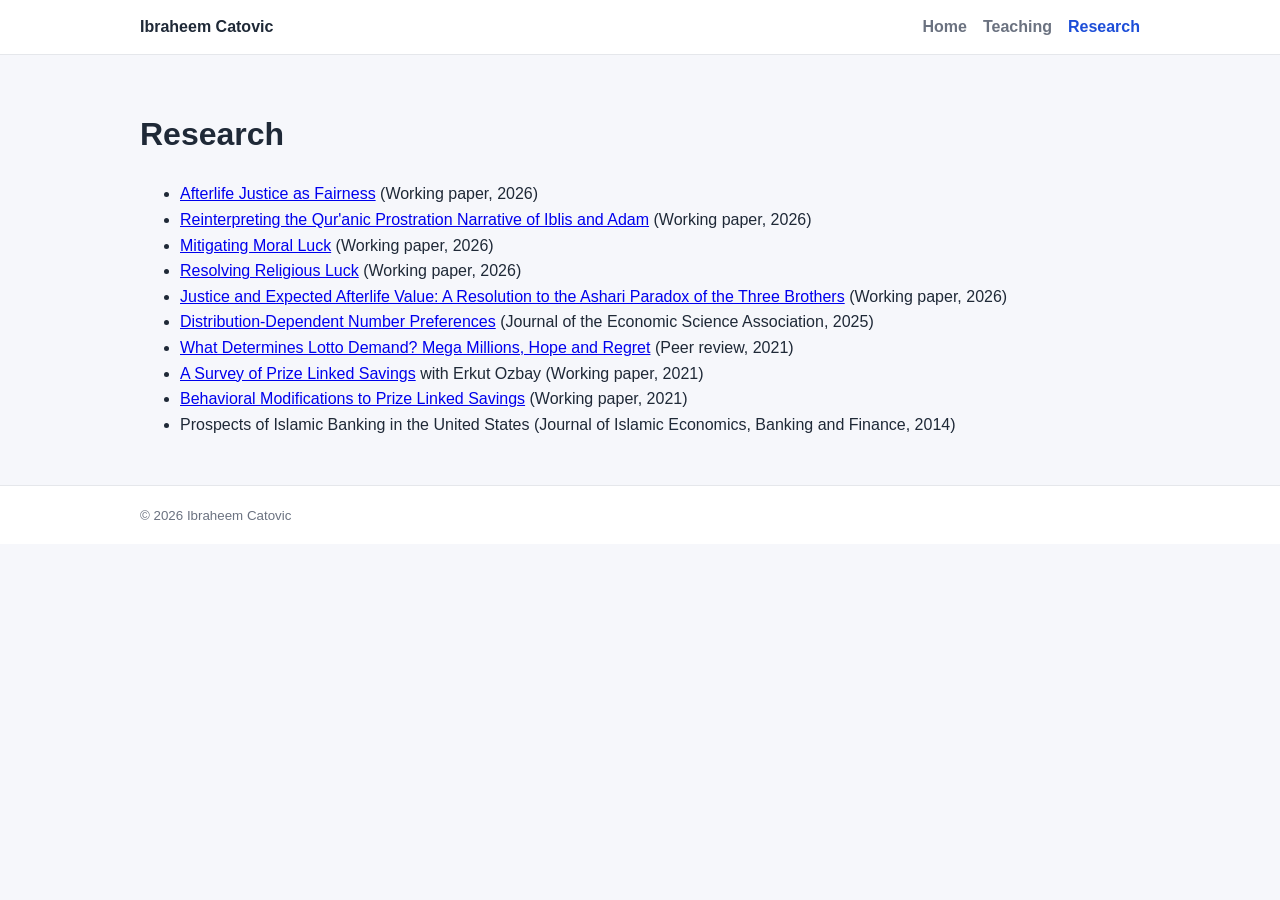
==== research.html @ 8fc37681 "Add years to research publication statuses" ====
<!doctype html>
<html lang="en">
<head>
  <meta charset="UTF-8" />
  <meta name="viewport" content="width=device-width, initial-scale=1.0" />
  <title>Ibraheem Catovic | Research</title>
  <meta name="description" content="Research page for Ibraheem Catovic" />
  <link rel="stylesheet" href="styles.css" />
</head>
<body>
  <header class="site-header">
    <div class="container nav-wrap">
      <a class="brand" href="index.html">Ibraheem Catovic</a>
      <nav>
        <ul class="nav-links">
          <li><a href="index.html">Home</a></li>
          <li><a href="teaching.html">Teaching</a></li>
          <li><a href="research.html" aria-current="page">Research</a></li>
        </ul>
      </nav>
    </div>
  </header>

  <main class="container page">
    <h1>Research</h1>

    <section>
      <ul>
        <li><a href="https://drive.google.com/file/d/1IxkOFsn0UQLiExZdh3Jw0mkDzHHoKR65/view?usp=sharing" target="_blank" rel="noopener noreferrer">Afterlife Justice as Fairness</a> (Working paper, 2026)</li>
        <li><a href="https://drive.google.com/file/d/1bxZmG-Q-vHleoASfRQ-ChC6QdAnetgql/view?usp=sharing" target="_blank" rel="noopener noreferrer">Reinterpreting the Qur'anic Prostration Narrative of Iblis and Adam</a> (Working paper, 2026)</li>
        <li><a href="https://drive.google.com/file/d/1Fy2BqSo__X3eTsLfB7p-6SUBfZLaeREb/view?usp=sharing" target="_blank" rel="noopener noreferrer">Mitigating Moral Luck</a> (Working paper, 2026)</li>
        <li><a href="https://drive.google.com/file/d/1sCTsNrUL8GbnfVGGajBIbfuLQaNXoGd2/view?usp=sharing" target="_blank" rel="noopener noreferrer">Resolving Religious Luck</a> (Working paper, 2026)</li>
        <li><a href="https://drive.google.com/file/d/13MFkOf5eET-PgRZf053SZ7d5sJXS8FVT/view?usp=sharing" target="_blank" rel="noopener noreferrer">Justice and Expected Afterlife Value: A Resolution to the Ashari Paradox of the Three Brothers</a> (Working paper, 2026)</li>
        <li><a href="https://doi.org/10.1017/esa.2025.10026" target="_blank" rel="noopener noreferrer">Distribution-Dependent Number Preferences</a> (Journal of the Economic Science Association, 2025)</li>
        <li><a href="https://drive.google.com/file/d/1qJ83AstRTwZSxDk0vjRtP7vbcWZJfa8H/view?usp=sharing" target="_blank" rel="noopener noreferrer">What Determines Lotto Demand? Mega Millions, Hope and Regret</a> (Peer review, 2021)</li>
        <li><a href="https://drive.google.com/file/d/1M62NkWPNtez1Nm6-iQhXCLZFtoyOmpO3/view?usp=sharing" target="_blank" rel="noopener noreferrer">A Survey of Prize Linked Savings</a> with Erkut Ozbay (Working paper, 2021)</li>
        <li><a href="https://drive.google.com/file/d/1qh98pSeF9xvhxAIKzI4D0rDqICcvWG7I/view?usp=sharing" target="_blank" rel="noopener noreferrer">Behavioral Modifications to Prize Linked Savings</a> (Working paper, 2021)</li>
        <li>Prospects of Islamic Banking in the United States (Journal of Islamic Economics, Banking and Finance, 2014)</li>
      </ul>
    </section>
  </main>

  <footer class="site-footer">
    <div class="container">
      <small>© <span id="year"></span> Ibraheem Catovic</small>
    </div>
  </footer>

  <script src="script.js"></script>
</body>
</html>
---- styles.css ----
:root {
  --bg: #f6f7fb;
  --text: #1f2937;
  --muted: #6b7280;
  --brand: #1d4ed8;
  --card: #ffffff;
  --border: #e5e7eb;
}

* {
  box-sizing: border-box;
}

body {
  margin: 0;
  font-family: -apple-system, BlinkMacSystemFont, "Segoe UI", Roboto, Helvetica, Arial, sans-serif;
  color: var(--text);
  background: var(--bg);
  line-height: 1.6;
}

.container {
  width: min(1000px, 92%);
  margin: 0 auto;
}

.site-header {
  background: #fff;
  border-bottom: 1px solid var(--border);
  position: sticky;
  top: 0;
}

.nav-wrap {
  display: flex;
  align-items: center;
  justify-content: space-between;
  padding: 0.9rem 0;
}

.brand {
  font-weight: 700;
  text-decoration: none;
  color: var(--text);
}

.nav-links {
  list-style: none;
  display: flex;
  gap: 1rem;
  margin: 0;
  padding: 0;
}

.nav-links a {
  text-decoration: none;
  color: var(--muted);
  font-weight: 600;
}

.nav-links a[aria-current="page"],
.nav-links a:hover {
  color: var(--brand);
}

.hero {
  padding: 3rem 0 1rem;
}

.page {
  padding: 2rem 0;
}

.card-grid {
  display: grid;
  grid-template-columns: repeat(auto-fit, minmax(250px, 1fr));
  gap: 1rem;
  margin-bottom: 2rem;
}

.card {
  background: var(--card);
  border: 1px solid var(--border);
  border-radius: 12px;
  padding: 1rem;
}

.button {
  display: inline-block;
  background: var(--brand);
  color: #fff;
  text-decoration: none;
  border-radius: 8px;
  padding: 0.5rem 0.8rem;
}

.site-footer {
  border-top: 1px solid var(--border);
  background: #fff;
  padding: 1rem 0;
  color: var(--muted);
}
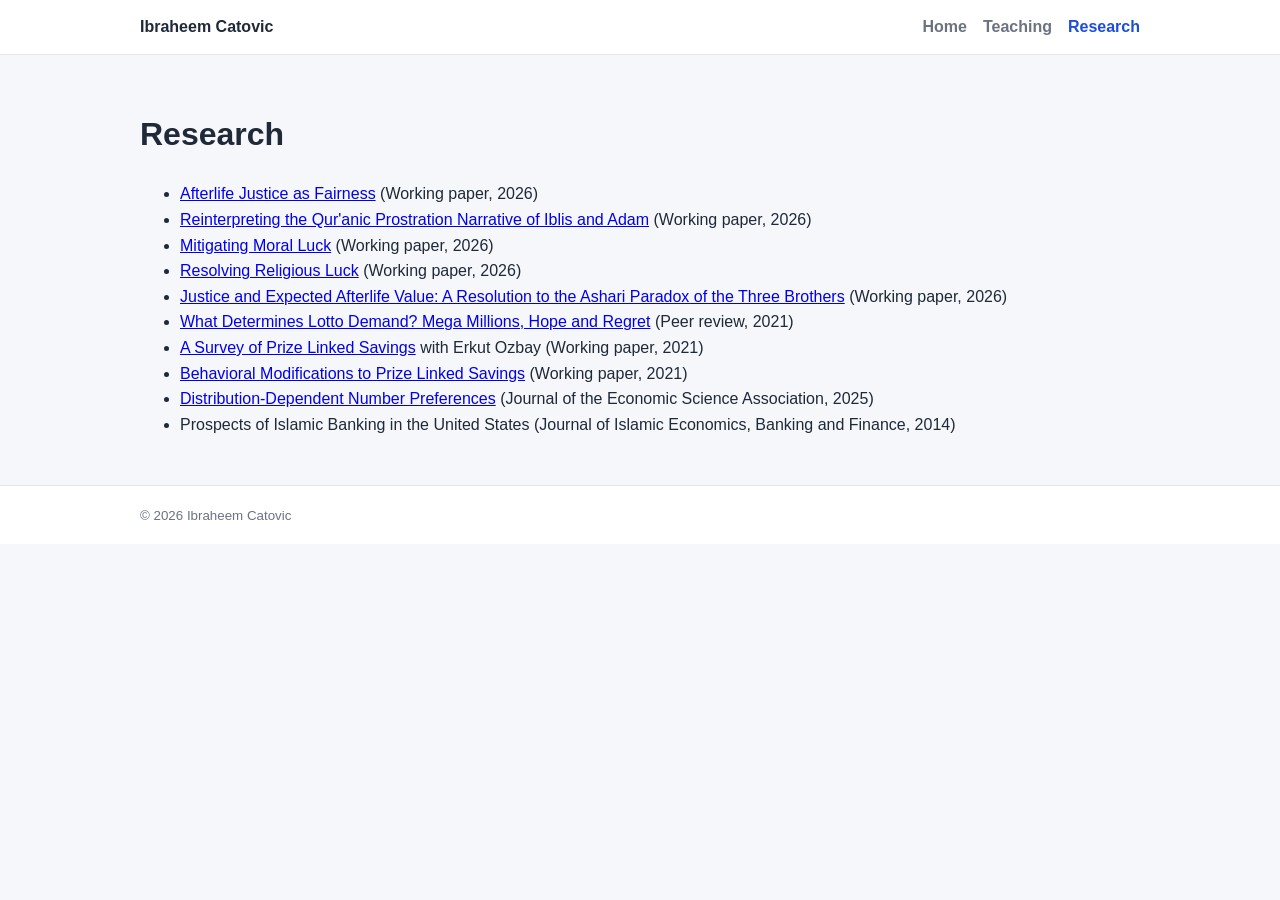
==== commit 35a9cef7: "Reorder research list by date" ====
--- a/research.html
+++ b/research.html
@@ -31,10 +31,10 @@
         <li><a href="https://drive.google.com/file/d/1Fy2BqSo__X3eTsLfB7p-6SUBfZLaeREb/view?usp=sharing" target="_blank" rel="noopener noreferrer">Mitigating Moral Luck</a> (Working paper, 2026)</li>
         <li><a href="https://drive.google.com/file/d/1sCTsNrUL8GbnfVGGajBIbfuLQaNXoGd2/view?usp=sharing" target="_blank" rel="noopener noreferrer">Resolving Religious Luck</a> (Working paper, 2026)</li>
         <li><a href="https://drive.google.com/file/d/13MFkOf5eET-PgRZf053SZ7d5sJXS8FVT/view?usp=sharing" target="_blank" rel="noopener noreferrer">Justice and Expected Afterlife Value: A Resolution to the Ashari Paradox of the Three Brothers</a> (Working paper, 2026)</li>
-        <li><a href="https://doi.org/10.1017/esa.2025.10026" target="_blank" rel="noopener noreferrer">Distribution-Dependent Number Preferences</a> (Journal of the Economic Science Association, 2025)</li>
         <li><a href="https://drive.google.com/file/d/1qJ83AstRTwZSxDk0vjRtP7vbcWZJfa8H/view?usp=sharing" target="_blank" rel="noopener noreferrer">What Determines Lotto Demand? Mega Millions, Hope and Regret</a> (Peer review, 2021)</li>
         <li><a href="https://drive.google.com/file/d/1M62NkWPNtez1Nm6-iQhXCLZFtoyOmpO3/view?usp=sharing" target="_blank" rel="noopener noreferrer">A Survey of Prize Linked Savings</a> with Erkut Ozbay (Working paper, 2021)</li>
         <li><a href="https://drive.google.com/file/d/1qh98pSeF9xvhxAIKzI4D0rDqICcvWG7I/view?usp=sharing" target="_blank" rel="noopener noreferrer">Behavioral Modifications to Prize Linked Savings</a> (Working paper, 2021)</li>
+        <li><a href="https://doi.org/10.1017/esa.2025.10026" target="_blank" rel="noopener noreferrer">Distribution-Dependent Number Preferences</a> (Journal of the Economic Science Association, 2025)</li>
         <li>Prospects of Islamic Banking in the United States (Journal of Islamic Economics, Banking and Finance, 2014)</li>
       </ul>
     </section>
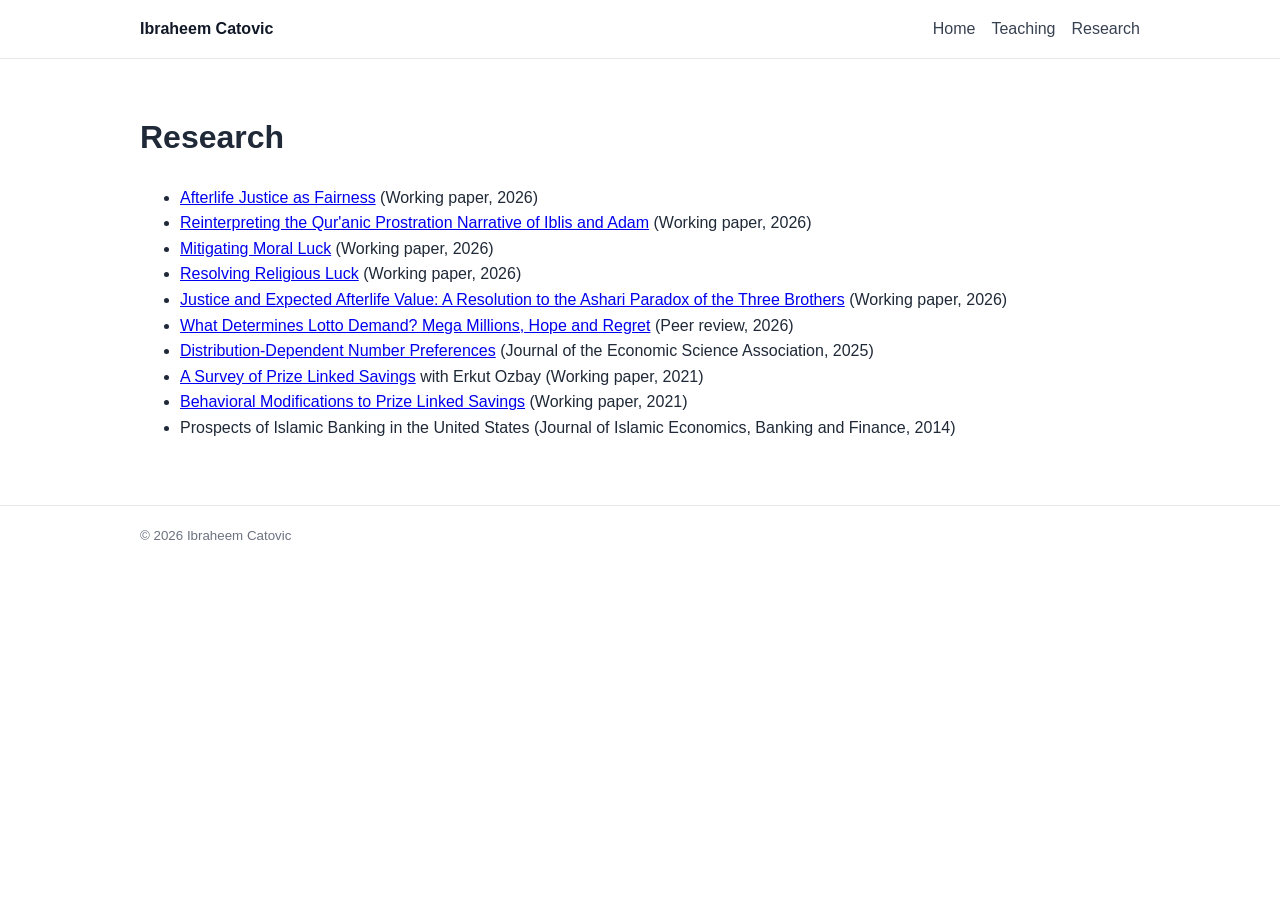
==== commit ce1a6421: "Reorder research.html items per required order Co-authored-by: icatovic31 <284688690+icatovic31@user" ====
--- a/research.html
+++ b/research.html
@@ -31,10 +31,10 @@
         <li><a href="https://drive.google.com/file/d/1Fy2BqSo__X3eTsLfB7p-6SUBfZLaeREb/view?usp=sharing" target="_blank" rel="noopener noreferrer">Mitigating Moral Luck</a> (Working paper, 2026)</li>
         <li><a href="https://drive.google.com/file/d/1sCTsNrUL8GbnfVGGajBIbfuLQaNXoGd2/view?usp=sharing" target="_blank" rel="noopener noreferrer">Resolving Religious Luck</a> (Working paper, 2026)</li>
         <li><a href="https://drive.google.com/file/d/13MFkOf5eET-PgRZf053SZ7d5sJXS8FVT/view?usp=sharing" target="_blank" rel="noopener noreferrer">Justice and Expected Afterlife Value: A Resolution to the Ashari Paradox of the Three Brothers</a> (Working paper, 2026)</li>
-        <li><a href="https://drive.google.com/file/d/1qJ83AstRTwZSxDk0vjRtP7vbcWZJfa8H/view?usp=sharing" target="_blank" rel="noopener noreferrer">What Determines Lotto Demand? Mega Millions, Hope and Regret</a> (Peer review, 2021)</li>
+        <li><a href="https://drive.google.com/file/d/1qJ83AstRTwZSxDk0vjRtP7vbcWZJfa8H/view?usp=sharing" target="_blank" rel="noopener noreferrer">What Determines Lotto Demand? Mega Millions, Hope and Regret</a> (Peer review, 2026)</li>
+        <li><a href="https://doi.org/10.1017/esa.2025.10026" target="_blank" rel="noopener noreferrer">Distribution-Dependent Number Preferences</a> (Journal of the Economic Science Association, 2025)</li>
         <li><a href="https://drive.google.com/file/d/1M62NkWPNtez1Nm6-iQhXCLZFtoyOmpO3/view?usp=sharing" target="_blank" rel="noopener noreferrer">A Survey of Prize Linked Savings</a> with Erkut Ozbay (Working paper, 2021)</li>
         <li><a href="https://drive.google.com/file/d/1qh98pSeF9xvhxAIKzI4D0rDqICcvWG7I/view?usp=sharing" target="_blank" rel="noopener noreferrer">Behavioral Modifications to Prize Linked Savings</a> (Working paper, 2021)</li>
-        <li><a href="https://doi.org/10.1017/esa.2025.10026" target="_blank" rel="noopener noreferrer">Distribution-Dependent Number Preferences</a> (Journal of the Economic Science Association, 2025)</li>
         <li>Prospects of Islamic Banking in the United States (Journal of Islamic Economics, Banking and Finance, 2014)</li>
       </ul>
     </section>
--- a/styles.css
+++ b/styles.css
@@ -1,47 +1,36 @@
-:root {
-  --bg: #f6f7fb;
-  --text: #1f2937;
-  --muted: #6b7280;
-  --brand: #1d4ed8;
-  --card: #ffffff;
-  --border: #e5e7eb;
-}
-
-* {
-  box-sizing: border-box;
-}
-
 body {
   margin: 0;
-  font-family: -apple-system, BlinkMacSystemFont, "Segoe UI", Roboto, Helvetica, Arial, sans-serif;
-  color: var(--text);
-  background: var(--bg);
+  font-family: Arial, Helvetica, sans-serif;
   line-height: 1.6;
+  color: #1f2937;
+  background: #fff;
 }
 
 .container {
-  width: min(1000px, 92%);
+  width: min(1000px, calc(100% - 2rem));
   margin: 0 auto;
 }
 
+.site-header, .site-footer {
+  border-color: #e5e7eb;
+}
+
 .site-header {
-  background: #fff;
-  border-bottom: 1px solid var(--border);
-  position: sticky;
-  top: 0;
+  border-bottom: 1px solid #e5e7eb;
+  padding: 1rem 0;
 }
 
 .nav-wrap {
   display: flex;
   align-items: center;
   justify-content: space-between;
-  padding: 0.9rem 0;
+  gap: 1rem;
 }
 
 .brand {
+  text-decoration: none;
+  color: #111827;
   font-weight: 700;
-  text-decoration: none;
-  color: var(--text);
 }
 
 .nav-links {
@@ -54,49 +43,51 @@
 
 .nav-links a {
   text-decoration: none;
-  color: var(--muted);
-  font-weight: 600;
-}
-
-.nav-links a[aria-current="page"],
-.nav-links a:hover {
-  color: var(--brand);
-}
-
-.hero {
-  padding: 3rem 0 1rem;
+  color: #374151;
 }
 
 .page {
-  padding: 2rem 0;
+  padding: 2rem 0 3rem;
+}
+
+.hero-grid {
+  display: grid;
+  grid-template-columns: 1.2fr 0.8fr;
+  align-items: center;
+  gap: 2rem;
+}
+
+.hero-photo img {
+  width: 100%;
+  max-width: 320px;
+  border-radius: 16px;
+  display: block;
 }
 
 .card-grid {
   display: grid;
-  grid-template-columns: repeat(auto-fit, minmax(250px, 1fr));
   gap: 1rem;
-  margin-bottom: 2rem;
 }
 
 .card {
-  background: var(--card);
-  border: 1px solid var(--border);
+  border: 1px solid #e5e7eb;
   border-radius: 12px;
   padding: 1rem;
 }
 
-.button {
-  display: inline-block;
-  background: var(--brand);
-  color: #fff;
-  text-decoration: none;
-  border-radius: 8px;
-  padding: 0.5rem 0.8rem;
+.site-footer {
+  border-top: 1px solid #e5e7eb;
+  padding: 1rem 0;
+  color: #6b7280;
 }
 
-.site-footer {
-  border-top: 1px solid var(--border);
-  background: #fff;
-  padding: 1rem 0;
-  color: var(--muted);
+@media (max-width: 720px) {
+  .nav-wrap, .hero-grid {
+    grid-template-columns: 1fr;
+    display: grid;
+  }
+
+  .nav-wrap {
+    justify-content: start;
+  }
 }
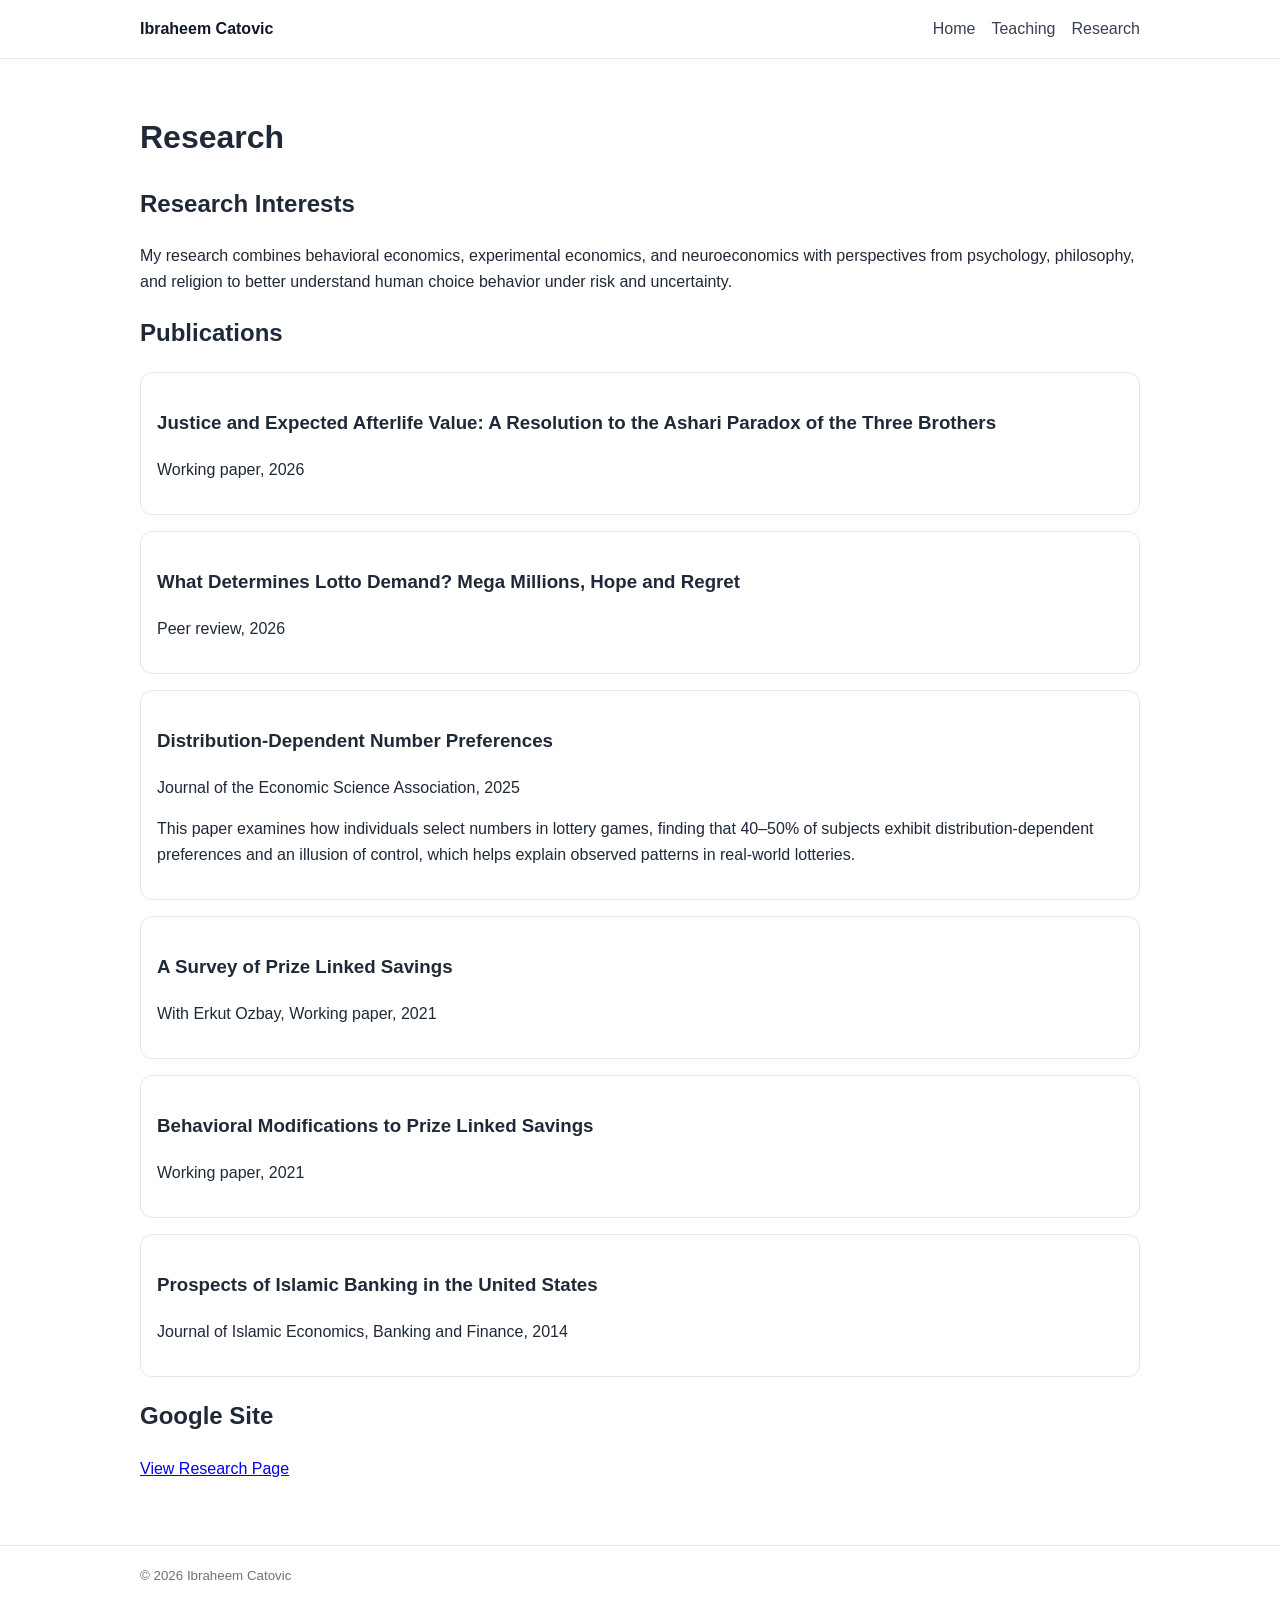
==== commit 3e74a180: "Update research.html with complete list of publications including 2026 working papers" ====
--- a/research.html
+++ b/research.html
@@ -25,18 +25,56 @@
     <h1>Research</h1>
 
     <section>
-      <ul>
-        <li><a href="https://drive.google.com/file/d/1IxkOFsn0UQLiExZdh3Jw0mkDzHHoKR65/view?usp=sharing" target="_blank" rel="noopener noreferrer">Afterlife Justice as Fairness</a> (Working paper, 2026)</li>
-        <li><a href="https://drive.google.com/file/d/1bxZmG-Q-vHleoASfRQ-ChC6QdAnetgql/view?usp=sharing" target="_blank" rel="noopener noreferrer">Reinterpreting the Qur'anic Prostration Narrative of Iblis and Adam</a> (Working paper, 2026)</li>
-        <li><a href="https://drive.google.com/file/d/1Fy2BqSo__X3eTsLfB7p-6SUBfZLaeREb/view?usp=sharing" target="_blank" rel="noopener noreferrer">Mitigating Moral Luck</a> (Working paper, 2026)</li>
-        <li><a href="https://drive.google.com/file/d/1sCTsNrUL8GbnfVGGajBIbfuLQaNXoGd2/view?usp=sharing" target="_blank" rel="noopener noreferrer">Resolving Religious Luck</a> (Working paper, 2026)</li>
-        <li><a href="https://drive.google.com/file/d/13MFkOf5eET-PgRZf053SZ7d5sJXS8FVT/view?usp=sharing" target="_blank" rel="noopener noreferrer">Justice and Expected Afterlife Value: A Resolution to the Ashari Paradox of the Three Brothers</a> (Working paper, 2026)</li>
-        <li><a href="https://drive.google.com/file/d/1qJ83AstRTwZSxDk0vjRtP7vbcWZJfa8H/view?usp=sharing" target="_blank" rel="noopener noreferrer">What Determines Lotto Demand? Mega Millions, Hope and Regret</a> (Peer review, 2026)</li>
-        <li><a href="https://doi.org/10.1017/esa.2025.10026" target="_blank" rel="noopener noreferrer">Distribution-Dependent Number Preferences</a> (Journal of the Economic Science Association, 2025)</li>
-        <li><a href="https://drive.google.com/file/d/1M62NkWPNtez1Nm6-iQhXCLZFtoyOmpO3/view?usp=sharing" target="_blank" rel="noopener noreferrer">A Survey of Prize Linked Savings</a> with Erkut Ozbay (Working paper, 2021)</li>
-        <li><a href="https://drive.google.com/file/d/1qh98pSeF9xvhxAIKzI4D0rDqICcvWG7I/view?usp=sharing" target="_blank" rel="noopener noreferrer">Behavioral Modifications to Prize Linked Savings</a> (Working paper, 2021)</li>
-        <li>Prospects of Islamic Banking in the United States (Journal of Islamic Economics, Banking and Finance, 2014)</li>
-      </ul>
+      <h2>Research Interests</h2>
+      <p>
+        My research combines behavioral economics, experimental economics, and neuroeconomics with
+        perspectives from psychology, philosophy, and religion to better understand human choice
+        behavior under risk and uncertainty.
+      </p>
+    </section>
+
+    <section>
+      <h2>Publications</h2>
+      <div class="card-grid">
+        <div class="card">
+          <h3>Justice and Expected Afterlife Value: A Resolution to the Ashari Paradox of the Three Brothers</h3>
+          <p>Working paper, 2026</p>
+        </div>
+        <div class="card">
+          <h3>What Determines Lotto Demand? Mega Millions, Hope and Regret</h3>
+          <p>Peer review, 2026</p>
+        </div>
+        <div class="card">
+          <h3>Distribution-Dependent Number Preferences</h3>
+          <p>
+            Journal of the Economic Science Association, 2025
+          </p>
+          <p>
+            This paper examines how individuals select numbers in lottery games, finding that
+            40&ndash;50% of subjects exhibit distribution-dependent preferences and an illusion of
+            control, which helps explain observed patterns in real-world lotteries.
+          </p>
+        </div>
+        <div class="card">
+          <h3>A Survey of Prize Linked Savings</h3>
+          <p>With Erkut Ozbay, Working paper, 2021</p>
+        </div>
+        <div class="card">
+          <h3>Behavioral Modifications to Prize Linked Savings</h3>
+          <p>Working paper, 2021</p>
+        </div>
+        <div class="card">
+          <h3>Prospects of Islamic Banking in the United States</h3>
+          <p>Journal of Islamic Economics, Banking and Finance, 2014</p>
+        </div>
+      </div>
+    </section>
+
+    <section>
+      <h2>Google Site</h2>
+      <p>
+        <a href="https://sites.google.com/view/ibraheemcatovic/research" target="_blank" rel="noopener noreferrer">View Research Page</a>
+      </p>
     </section>
   </main>
 
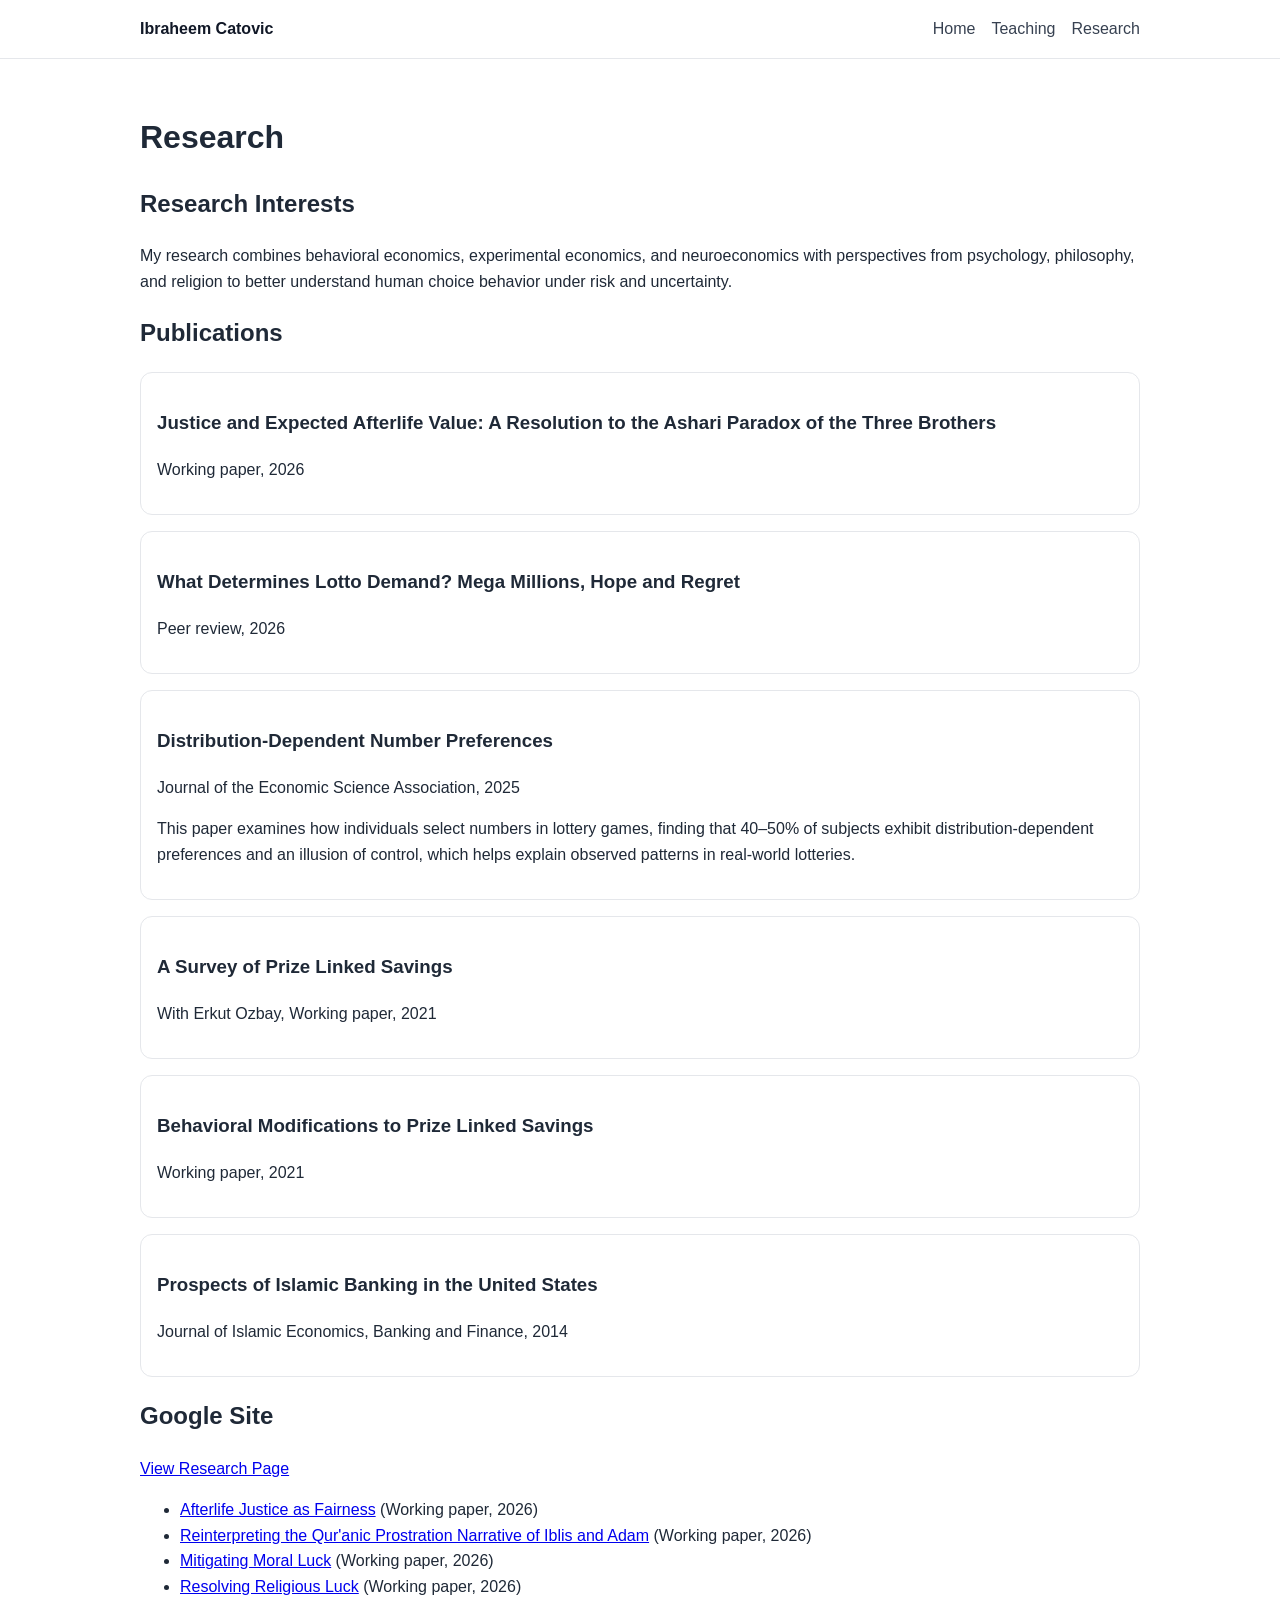
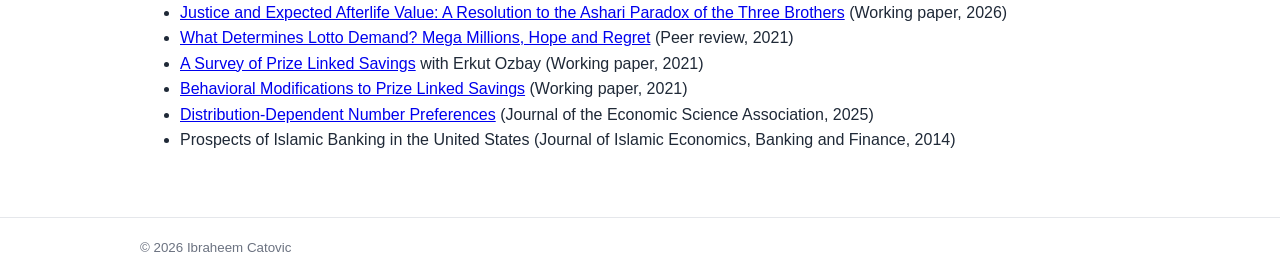
==== commit 771a18bd: "Merge 94551ea1d92e36785527b7a459b77edc626e403f into 26389774ad0b6eca1d4422c1f7790d33ce7809dd" ====
--- a/research.html
+++ b/research.html
@@ -75,6 +75,18 @@
       <p>
         <a href="https://sites.google.com/view/ibraheemcatovic/research" target="_blank" rel="noopener noreferrer">View Research Page</a>
       </p>
+      <ul>
+        <li><a href="https://drive.google.com/file/d/1IxkOFsn0UQLiExZdh3Jw0mkDzHHoKR65/view?usp=sharing" target="_blank" rel="noopener noreferrer">Afterlife Justice as Fairness</a> (Working paper, 2026)</li>
+        <li><a href="https://drive.google.com/file/d/1bxZmG-Q-vHleoASfRQ-ChC6QdAnetgql/view?usp=sharing" target="_blank" rel="noopener noreferrer">Reinterpreting the Qur'anic Prostration Narrative of Iblis and Adam</a> (Working paper, 2026)</li>
+        <li><a href="https://drive.google.com/file/d/1Fy2BqSo__X3eTsLfB7p-6SUBfZLaeREb/view?usp=sharing" target="_blank" rel="noopener noreferrer">Mitigating Moral Luck</a> (Working paper, 2026)</li>
+        <li><a href="https://drive.google.com/file/d/1sCTsNrUL8GbnfVGGajBIbfuLQaNXoGd2/view?usp=sharing" target="_blank" rel="noopener noreferrer">Resolving Religious Luck</a> (Working paper, 2026)</li>
+        <li><a href="https://drive.google.com/file/d/13MFkOf5eET-PgRZf053SZ7d5sJXS8FVT/view?usp=sharing" target="_blank" rel="noopener noreferrer">Justice and Expected Afterlife Value: A Resolution to the Ashari Paradox of the Three Brothers</a> (Working paper, 2026)</li>
+        <li><a href="https://drive.google.com/file/d/1qJ83AstRTwZSxDk0vjRtP7vbcWZJfa8H/view?usp=sharing" target="_blank" rel="noopener noreferrer">What Determines Lotto Demand? Mega Millions, Hope and Regret</a> (Peer review, 2021)</li>
+        <li><a href="https://drive.google.com/file/d/1M62NkWPNtez1Nm6-iQhXCLZFtoyOmpO3/view?usp=sharing" target="_blank" rel="noopener noreferrer">A Survey of Prize Linked Savings</a> with Erkut Ozbay (Working paper, 2021)</li>
+        <li><a href="https://drive.google.com/file/d/1qh98pSeF9xvhxAIKzI4D0rDqICcvWG7I/view?usp=sharing" target="_blank" rel="noopener noreferrer">Behavioral Modifications to Prize Linked Savings</a> (Working paper, 2021)</li>
+        <li><a href="https://doi.org/10.1017/esa.2025.10026" target="_blank" rel="noopener noreferrer">Distribution-Dependent Number Preferences</a> (Journal of the Economic Science Association, 2025)</li>
+        <li>Prospects of Islamic Banking in the United States (Journal of Islamic Economics, Banking and Finance, 2014)</li>
+      </ul>
     </section>
   </main>
 
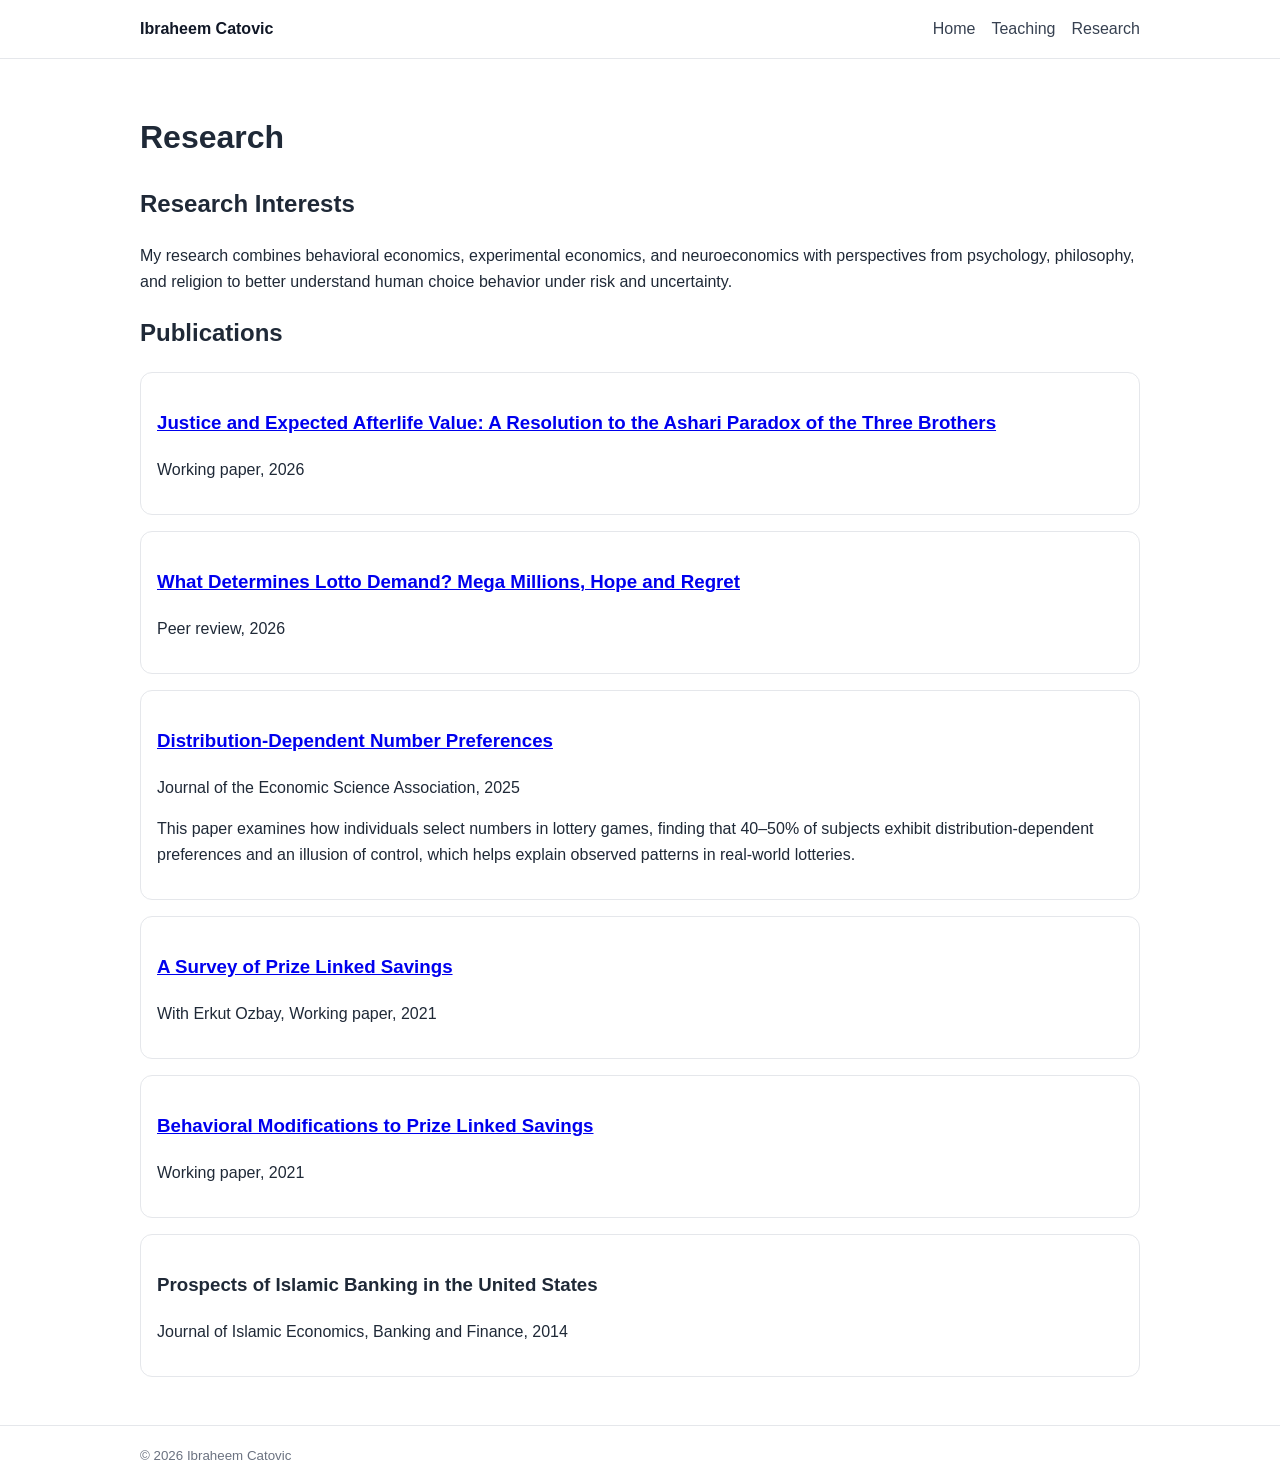
==== commit 3f78740a: "Update research page with complete publications list in correct order" ====
--- a/research.html
+++ b/research.html
@@ -37,18 +37,16 @@
       <h2>Publications</h2>
       <div class="card-grid">
         <div class="card">
-          <h3>Justice and Expected Afterlife Value: A Resolution to the Ashari Paradox of the Three Brothers</h3>
+          <h3><a href="https://drive.google.com/file/d/13MFkOf5eET-PgRZf053SZ7d5sJXS8FVT/view?usp=sharing" target="_blank" rel="noopener noreferrer">Justice and Expected Afterlife Value: A Resolution to the Ashari Paradox of the Three Brothers</a></h3>
           <p>Working paper, 2026</p>
         </div>
         <div class="card">
-          <h3>What Determines Lotto Demand? Mega Millions, Hope and Regret</h3>
+          <h3><a href="https://drive.google.com/file/d/1qJ83AstRTwZSxDk0vjRtP7vbcWZJfa8H/view?usp=sharing" target="_blank" rel="noopener noreferrer">What Determines Lotto Demand? Mega Millions, Hope and Regret</a></h3>
           <p>Peer review, 2026</p>
         </div>
         <div class="card">
-          <h3>Distribution-Dependent Number Preferences</h3>
-          <p>
-            Journal of the Economic Science Association, 2025
-          </p>
+          <h3><a href="https://doi.org/10.1017/esa.2025.10026" target="_blank" rel="noopener noreferrer">Distribution-Dependent Number Preferences</a></h3>
+          <p>Journal of the Economic Science Association, 2025</p>
           <p>
             This paper examines how individuals select numbers in lottery games, finding that
             40&ndash;50% of subjects exhibit distribution-dependent preferences and an illusion of
@@ -56,11 +54,11 @@
           </p>
         </div>
         <div class="card">
-          <h3>A Survey of Prize Linked Savings</h3>
+          <h3><a href="https://drive.google.com/file/d/1M62NkWPNtez1Nm6-iQhXCLZFtoyOmpO3/view?usp=sharing" target="_blank" rel="noopener noreferrer">A Survey of Prize Linked Savings</a></h3>
           <p>With Erkut Ozbay, Working paper, 2021</p>
         </div>
         <div class="card">
-          <h3>Behavioral Modifications to Prize Linked Savings</h3>
+          <h3><a href="https://drive.google.com/file/d/1qh98pSeF9xvhxAIKzI4D0rDqICcvWG7I/view?usp=sharing" target="_blank" rel="noopener noreferrer">Behavioral Modifications to Prize Linked Savings</a></h3>
           <p>Working paper, 2021</p>
         </div>
         <div class="card">
@@ -68,25 +66,6 @@
           <p>Journal of Islamic Economics, Banking and Finance, 2014</p>
         </div>
       </div>
-    </section>
-
-    <section>
-      <h2>Google Site</h2>
-      <p>
-        <a href="https://sites.google.com/view/ibraheemcatovic/research" target="_blank" rel="noopener noreferrer">View Research Page</a>
-      </p>
-      <ul>
-        <li><a href="https://drive.google.com/file/d/1IxkOFsn0UQLiExZdh3Jw0mkDzHHoKR65/view?usp=sharing" target="_blank" rel="noopener noreferrer">Afterlife Justice as Fairness</a> (Working paper, 2026)</li>
-        <li><a href="https://drive.google.com/file/d/1bxZmG-Q-vHleoASfRQ-ChC6QdAnetgql/view?usp=sharing" target="_blank" rel="noopener noreferrer">Reinterpreting the Qur'anic Prostration Narrative of Iblis and Adam</a> (Working paper, 2026)</li>
-        <li><a href="https://drive.google.com/file/d/1Fy2BqSo__X3eTsLfB7p-6SUBfZLaeREb/view?usp=sharing" target="_blank" rel="noopener noreferrer">Mitigating Moral Luck</a> (Working paper, 2026)</li>
-        <li><a href="https://drive.google.com/file/d/1sCTsNrUL8GbnfVGGajBIbfuLQaNXoGd2/view?usp=sharing" target="_blank" rel="noopener noreferrer">Resolving Religious Luck</a> (Working paper, 2026)</li>
-        <li><a href="https://drive.google.com/file/d/13MFkOf5eET-PgRZf053SZ7d5sJXS8FVT/view?usp=sharing" target="_blank" rel="noopener noreferrer">Justice and Expected Afterlife Value: A Resolution to the Ashari Paradox of the Three Brothers</a> (Working paper, 2026)</li>
-        <li><a href="https://drive.google.com/file/d/1qJ83AstRTwZSxDk0vjRtP7vbcWZJfa8H/view?usp=sharing" target="_blank" rel="noopener noreferrer">What Determines Lotto Demand? Mega Millions, Hope and Regret</a> (Peer review, 2021)</li>
-        <li><a href="https://drive.google.com/file/d/1M62NkWPNtez1Nm6-iQhXCLZFtoyOmpO3/view?usp=sharing" target="_blank" rel="noopener noreferrer">A Survey of Prize Linked Savings</a> with Erkut Ozbay (Working paper, 2021)</li>
-        <li><a href="https://drive.google.com/file/d/1qh98pSeF9xvhxAIKzI4D0rDqICcvWG7I/view?usp=sharing" target="_blank" rel="noopener noreferrer">Behavioral Modifications to Prize Linked Savings</a> (Working paper, 2021)</li>
-        <li><a href="https://doi.org/10.1017/esa.2025.10026" target="_blank" rel="noopener noreferrer">Distribution-Dependent Number Preferences</a> (Journal of the Economic Science Association, 2025)</li>
-        <li>Prospects of Islamic Banking in the United States (Journal of Islamic Economics, Banking and Finance, 2014)</li>
-      </ul>
     </section>
   </main>
 
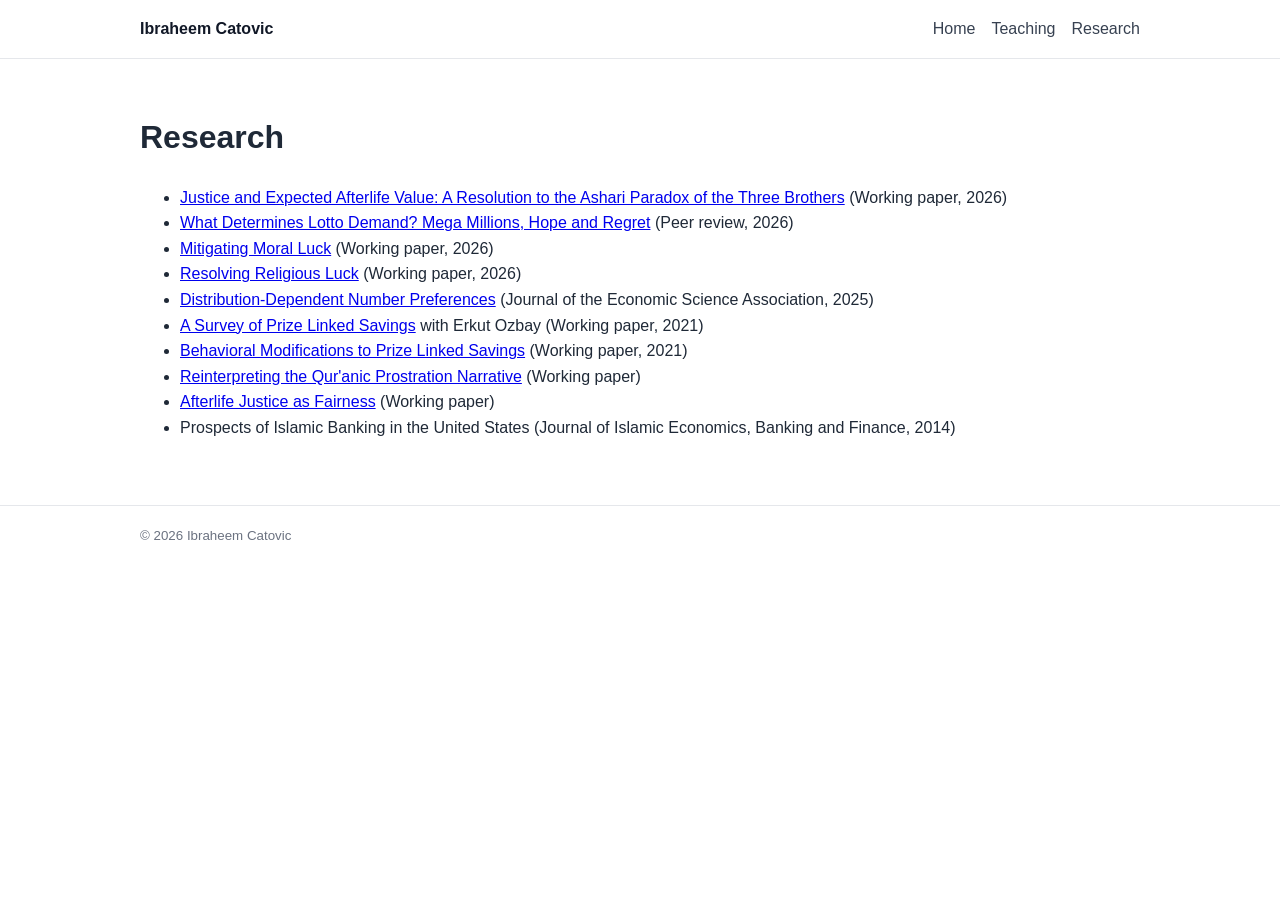
==== commit dbb999ae: "Revert research page to list format with all 9 papers" ====
--- a/research.html
+++ b/research.html
@@ -25,47 +25,18 @@
     <h1>Research</h1>
 
     <section>
-      <h2>Research Interests</h2>
-      <p>
-        My research combines behavioral economics, experimental economics, and neuroeconomics with
-        perspectives from psychology, philosophy, and religion to better understand human choice
-        behavior under risk and uncertainty.
-      </p>
-    </section>
-
-    <section>
-      <h2>Publications</h2>
-      <div class="card-grid">
-        <div class="card">
-          <h3><a href="https://drive.google.com/file/d/13MFkOf5eET-PgRZf053SZ7d5sJXS8FVT/view?usp=sharing" target="_blank" rel="noopener noreferrer">Justice and Expected Afterlife Value: A Resolution to the Ashari Paradox of the Three Brothers</a></h3>
-          <p>Working paper, 2026</p>
-        </div>
-        <div class="card">
-          <h3><a href="https://drive.google.com/file/d/1qJ83AstRTwZSxDk0vjRtP7vbcWZJfa8H/view?usp=sharing" target="_blank" rel="noopener noreferrer">What Determines Lotto Demand? Mega Millions, Hope and Regret</a></h3>
-          <p>Peer review, 2026</p>
-        </div>
-        <div class="card">
-          <h3><a href="https://doi.org/10.1017/esa.2025.10026" target="_blank" rel="noopener noreferrer">Distribution-Dependent Number Preferences</a></h3>
-          <p>Journal of the Economic Science Association, 2025</p>
-          <p>
-            This paper examines how individuals select numbers in lottery games, finding that
-            40&ndash;50% of subjects exhibit distribution-dependent preferences and an illusion of
-            control, which helps explain observed patterns in real-world lotteries.
-          </p>
-        </div>
-        <div class="card">
-          <h3><a href="https://drive.google.com/file/d/1M62NkWPNtez1Nm6-iQhXCLZFtoyOmpO3/view?usp=sharing" target="_blank" rel="noopener noreferrer">A Survey of Prize Linked Savings</a></h3>
-          <p>With Erkut Ozbay, Working paper, 2021</p>
-        </div>
-        <div class="card">
-          <h3><a href="https://drive.google.com/file/d/1qh98pSeF9xvhxAIKzI4D0rDqICcvWG7I/view?usp=sharing" target="_blank" rel="noopener noreferrer">Behavioral Modifications to Prize Linked Savings</a></h3>
-          <p>Working paper, 2021</p>
-        </div>
-        <div class="card">
-          <h3>Prospects of Islamic Banking in the United States</h3>
-          <p>Journal of Islamic Economics, Banking and Finance, 2014</p>
-        </div>
-      </div>
+      <ul>
+        <li><a href="https://drive.google.com/file/d/13MFkOf5eET-PgRZf053SZ7d5sJXS8FVT/view?usp=sharing" target="_blank" rel="noopener noreferrer">Justice and Expected Afterlife Value: A Resolution to the Ashari Paradox of the Three Brothers</a> (Working paper, 2026)</li>
+        <li><a href="https://drive.google.com/file/d/1qJ83AstRTwZSxDk0vjRtP7vbcWZJfa8H/view?usp=sharing" target="_blank" rel="noopener noreferrer">What Determines Lotto Demand? Mega Millions, Hope and Regret</a> (Peer review, 2026)</li>
+        <li><a href="https://drive.google.com/file/d/1Fy2BqSo__X3eTsLfB7p-6SUBfZLaeREb/view?usp=sharing" target="_blank" rel="noopener noreferrer">Mitigating Moral Luck</a> (Working paper, 2026)</li>
+        <li><a href="https://drive.google.com/file/d/1sCTsNrUL8GbnfVGGajBIbfuLQaNXoGd2/view?usp=sharing" target="_blank" rel="noopener noreferrer">Resolving Religious Luck</a> (Working paper, 2026)</li>
+        <li><a href="https://doi.org/10.1017/esa.2025.10026" target="_blank" rel="noopener noreferrer">Distribution-Dependent Number Preferences</a> (Journal of the Economic Science Association, 2025)</li>
+        <li><a href="https://drive.google.com/file/d/1M62NkWPNtez1Nm6-iQhXCLZFtoyOmpO3/view?usp=sharing" target="_blank" rel="noopener noreferrer">A Survey of Prize Linked Savings</a> with Erkut Ozbay (Working paper, 2021)</li>
+        <li><a href="https://drive.google.com/file/d/1qh98pSeF9xvhxAIKzI4D0rDqICcvWG7I/view?usp=sharing" target="_blank" rel="noopener noreferrer">Behavioral Modifications to Prize Linked Savings</a> (Working paper, 2021)</li>
+        <li><a href="https://drive.google.com/file/d/1bxZmG-Q-vHleoASfRQ-ChC6QdAnetgql/view?usp=sharing" target="_blank" rel="noopener noreferrer">Reinterpreting the Qur'anic Prostration Narrative</a> (Working paper)</li>
+        <li><a href="https://drive.google.com/file/d/1IxkOFsn0UQLiExZdh3Jw0mkDzHHoKR65/view?usp=sharing" target="_blank" rel="noopener noreferrer">Afterlife Justice as Fairness</a> (Working paper)</li>
+        <li>Prospects of Islamic Banking in the United States (Journal of Islamic Economics, Banking and Finance, 2014)</li>
+      </ul>
     </section>
   </main>
 
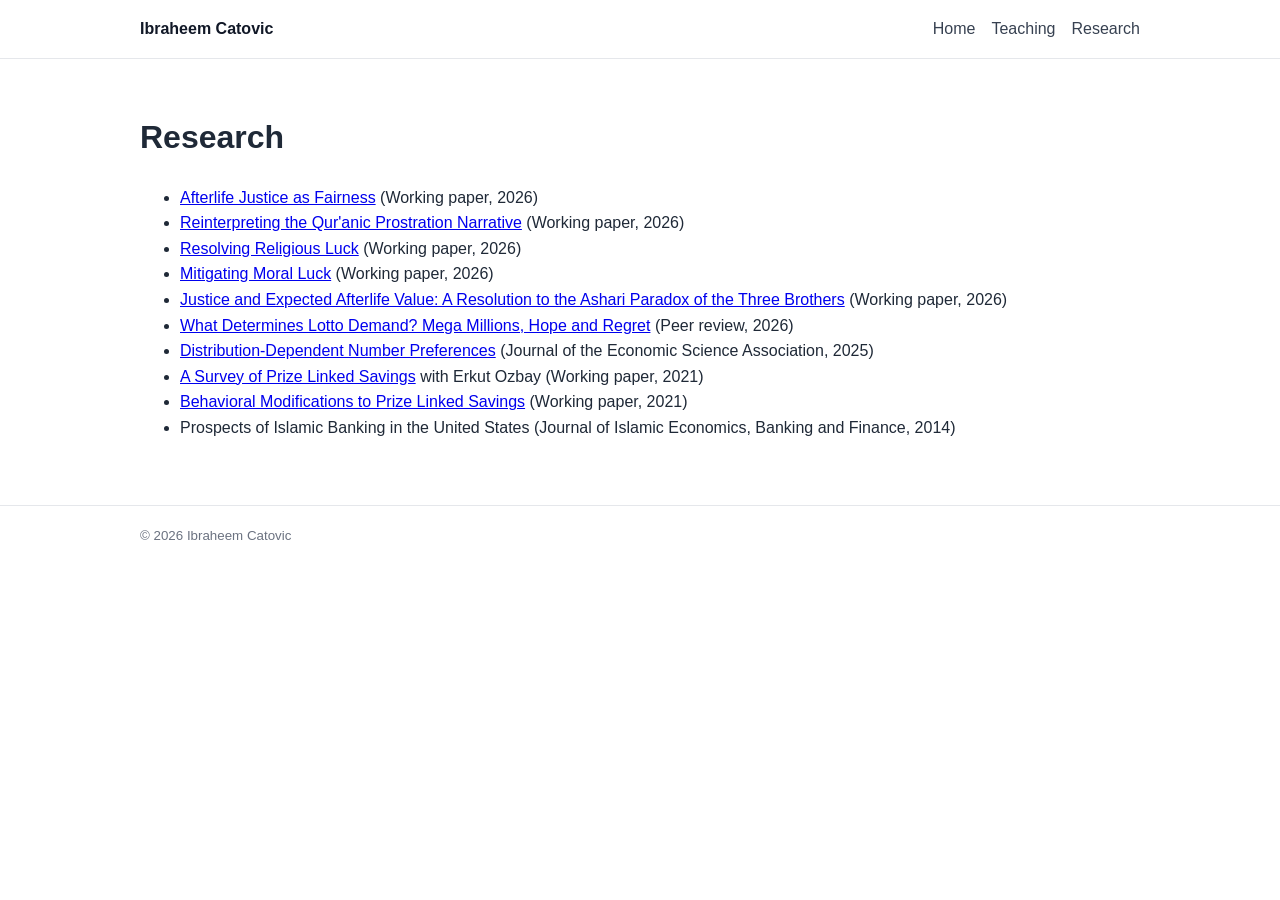
==== commit 6731d577: "Update research page with correct publication order - 10 papers" ====
--- a/research.html
+++ b/research.html
@@ -26,15 +26,15 @@
 
     <section>
       <ul>
+        <li><a href="https://drive.google.com/file/d/1IxkOFsn0UQLiExZdh3Jw0mkDzHHoKR65/view?usp=sharing" target="_blank" rel="noopener noreferrer">Afterlife Justice as Fairness</a> (Working paper, 2026)</li>
+        <li><a href="https://drive.google.com/file/d/1bxZmG-Q-vHleoASfRQ-ChC6QdAnetgql/view?usp=sharing" target="_blank" rel="noopener noreferrer">Reinterpreting the Qur'anic Prostration Narrative</a> (Working paper, 2026)</li>
+        <li><a href="https://drive.google.com/file/d/1sCTsNrUL8GbnfVGGajBIbfuLQaNXoGd2/view?usp=sharing" target="_blank" rel="noopener noreferrer">Resolving Religious Luck</a> (Working paper, 2026)</li>
+        <li><a href="https://drive.google.com/file/d/1Fy2BqSo__X3eTsLfB7p-6SUBfZLaeREb/view?usp=sharing" target="_blank" rel="noopener noreferrer">Mitigating Moral Luck</a> (Working paper, 2026)</li>
         <li><a href="https://drive.google.com/file/d/13MFkOf5eET-PgRZf053SZ7d5sJXS8FVT/view?usp=sharing" target="_blank" rel="noopener noreferrer">Justice and Expected Afterlife Value: A Resolution to the Ashari Paradox of the Three Brothers</a> (Working paper, 2026)</li>
         <li><a href="https://drive.google.com/file/d/1qJ83AstRTwZSxDk0vjRtP7vbcWZJfa8H/view?usp=sharing" target="_blank" rel="noopener noreferrer">What Determines Lotto Demand? Mega Millions, Hope and Regret</a> (Peer review, 2026)</li>
-        <li><a href="https://drive.google.com/file/d/1Fy2BqSo__X3eTsLfB7p-6SUBfZLaeREb/view?usp=sharing" target="_blank" rel="noopener noreferrer">Mitigating Moral Luck</a> (Working paper, 2026)</li>
-        <li><a href="https://drive.google.com/file/d/1sCTsNrUL8GbnfVGGajBIbfuLQaNXoGd2/view?usp=sharing" target="_blank" rel="noopener noreferrer">Resolving Religious Luck</a> (Working paper, 2026)</li>
         <li><a href="https://doi.org/10.1017/esa.2025.10026" target="_blank" rel="noopener noreferrer">Distribution-Dependent Number Preferences</a> (Journal of the Economic Science Association, 2025)</li>
         <li><a href="https://drive.google.com/file/d/1M62NkWPNtez1Nm6-iQhXCLZFtoyOmpO3/view?usp=sharing" target="_blank" rel="noopener noreferrer">A Survey of Prize Linked Savings</a> with Erkut Ozbay (Working paper, 2021)</li>
         <li><a href="https://drive.google.com/file/d/1qh98pSeF9xvhxAIKzI4D0rDqICcvWG7I/view?usp=sharing" target="_blank" rel="noopener noreferrer">Behavioral Modifications to Prize Linked Savings</a> (Working paper, 2021)</li>
-        <li><a href="https://drive.google.com/file/d/1bxZmG-Q-vHleoASfRQ-ChC6QdAnetgql/view?usp=sharing" target="_blank" rel="noopener noreferrer">Reinterpreting the Qur'anic Prostration Narrative</a> (Working paper)</li>
-        <li><a href="https://drive.google.com/file/d/1IxkOFsn0UQLiExZdh3Jw0mkDzHHoKR65/view?usp=sharing" target="_blank" rel="noopener noreferrer">Afterlife Justice as Fairness</a> (Working paper)</li>
         <li>Prospects of Islamic Banking in the United States (Journal of Islamic Economics, Banking and Finance, 2014)</li>
       </ul>
     </section>
